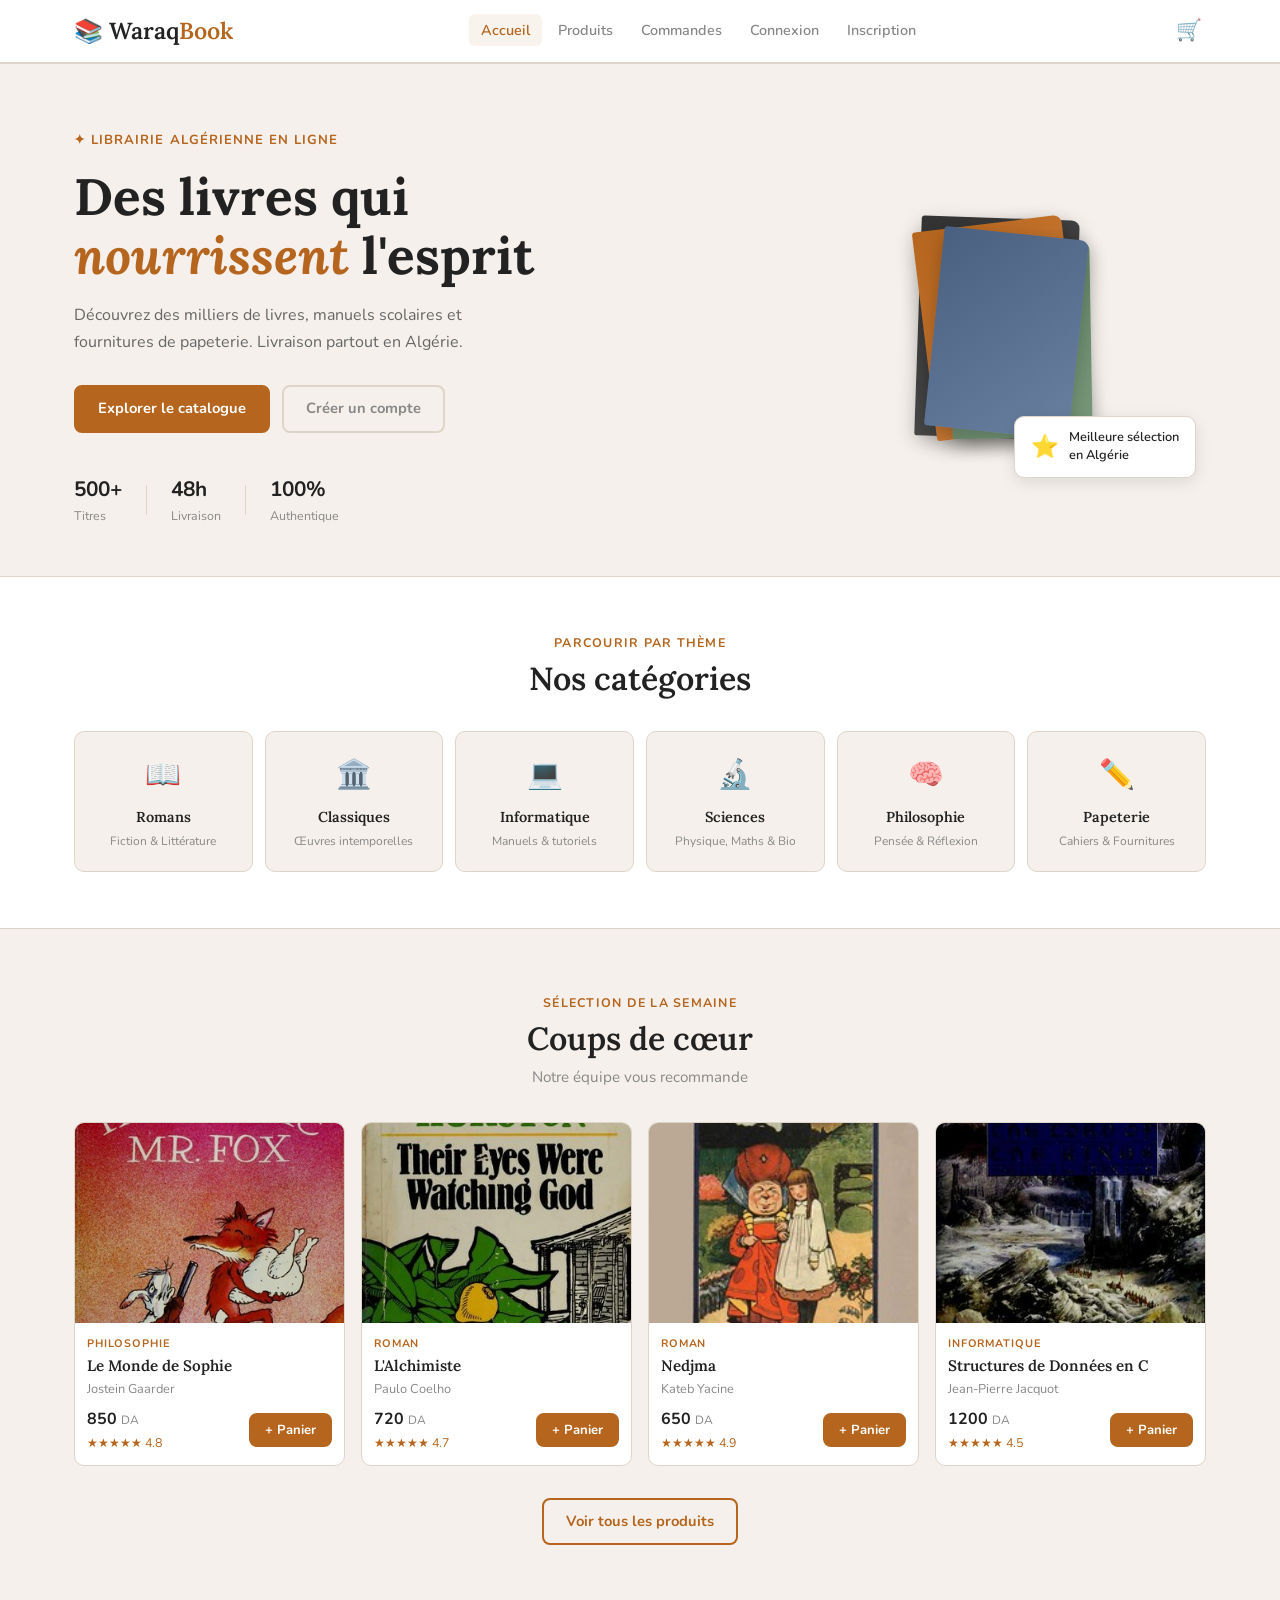
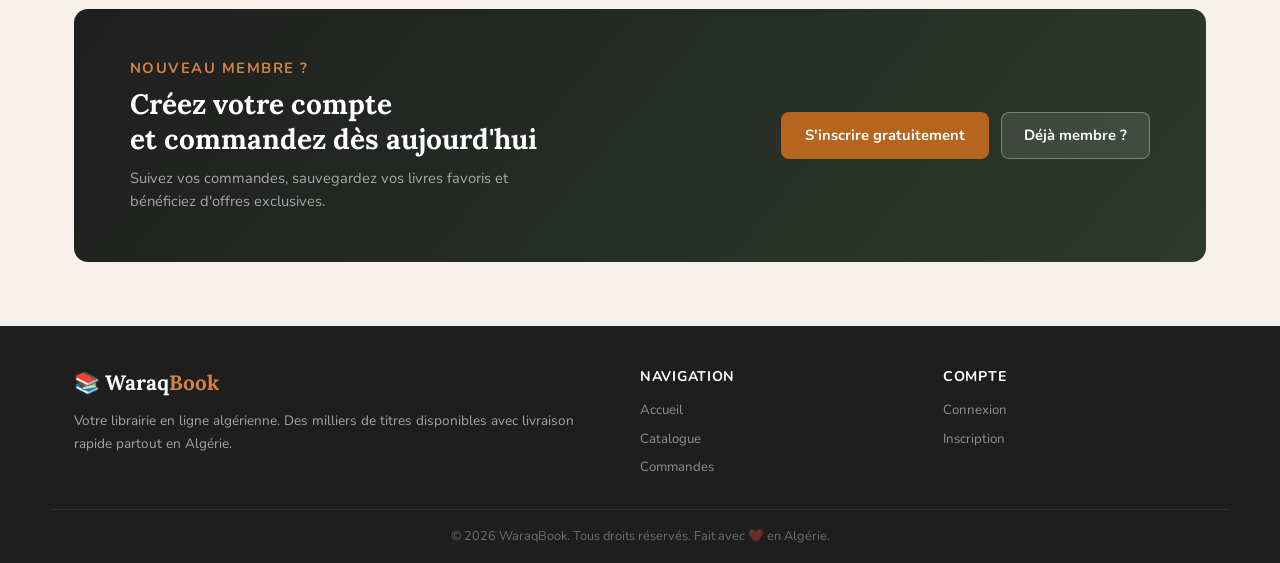
==== index.html @ 4b1313e3 "Add files via upload" ====
<!DOCTYPE html>
<html lang="fr">
<head>
  <meta charset="UTF-8">
  <meta name="viewport" content="width=device-width, initial-scale=1.0">
  <meta name="description" content="WaraqBook — Votre librairie en ligne algérienne. Livres, papeterie et fournitures scolaires.">
  <title>WaraqBook — Librairie en ligne</title>
  <link rel="stylesheet" href="style/main.css">
  <link rel="stylesheet" href="style/index.css">
</head>
<body>

  <!-- NAVIGATION -->
  <nav>
    <div class="nav-inner">
      <a href="index.html" class="nav-logo">📚 Waraq<span>Book</span></a>

      <ul class="nav-links" id="nav-links">
        <li><a href="index.html" class="active">Accueil</a></li>
        <li><a href="content/produits.html">Produits</a></li>
        <li><a href="content/commande.html">Commandes</a></li>
        <li><a href="content/connexion.html" id="nav-login">Connexion</a></li>
        <li><a href="content/inscription.html" id="nav-register">Inscription</a></li>
        <li><span id="nav-user"></span></li>
        <li><button class="btn-nav" id="logout-btn">Déconnexion</button></li>
      </ul>

      <div class="nav-actions">
        <a href="content/produits.html" class="cart-btn" title="Panier">
          🛒 <span id="cart-badge"></span>
        </a>
        <button class="burger" id="burger" aria-label="Menu">
          <span></span><span></span><span></span>
        </button>
      </div>
    </div>
  </nav>

  <main>
    <!-- HERO -->
    <section class="hero">
      <div class="hero-content">
        <p class="hero-eyebrow">✦ Librairie algérienne en ligne</p>
        <h1 class="hero-title">
          Des livres qui<br>
          <em>nourrissent</em> l'esprit
        </h1>
        <p class="hero-desc">
          Découvrez des milliers de livres, manuels scolaires et fournitures de papeterie. 
          Livraison partout en Algérie.
        </p>
        <div class="hero-cta">
          <a href="content/produits.html" class="btn btn-primary">Explorer le catalogue</a>
          <a href="content/inscription.html" class="btn btn-ghost">Créer un compte</a>
        </div>
        <div class="hero-stats">
          <div class="stat"><strong>500+</strong><span>Titres</span></div>
          <div class="stat-divider"></div>
          <div class="stat"><strong>48h</strong><span>Livraison</span></div>
          <div class="stat-divider"></div>
          <div class="stat"><strong>100%</strong><span>Authentique</span></div>
        </div>
      </div>
      <div class="hero-visual">
        <div class="book-stack">
          <div class="book b1"></div>
          <div class="book b2"></div>
          <div class="book b3"></div>
          <div class="book b4"></div>
          <div class="book b5"></div>
        </div>
        <div class="hero-badge">
          <span class="badge-icon">⭐</span>
          <span>Meilleure sélection<br>en Algérie</span>
        </div>
      </div>
    </section>

    <!-- CATEGORIES -->
    <section class="categories-section">
      <div class="container">
        <div class="section-header">
          <p class="section-label">Parcourir par thème</p>
          <h2 class="section-title">Nos catégories</h2>
        </div>
        <div class="categories-grid">
          <a href="content/produits.html?cat=roman" class="cat-card">
            <div class="cat-icon">📖</div>
            <h3>Romans</h3>
            <p>Fiction & Littérature</p>
          </a>
          <a href="content/produits.html?cat=classique" class="cat-card">
            <div class="cat-icon">🏛️</div>
            <h3>Classiques</h3>
            <p>Œuvres intemporelles</p>
          </a>
          <a href="content/produits.html?cat=informatique" class="cat-card">
            <div class="cat-icon">💻</div>
            <h3>Informatique</h3>
            <p>Manuels & tutoriels</p>
          </a>
          <a href="content/produits.html?cat=sciences" class="cat-card">
            <div class="cat-icon">🔬</div>
            <h3>Sciences</h3>
            <p>Physique, Maths & Bio</p>
          </a>
          <a href="content/produits.html?cat=philosophie" class="cat-card">
            <div class="cat-icon">🧠</div>
            <h3>Philosophie</h3>
            <p>Pensée & Réflexion</p>
          </a>
          <a href="content/produits.html?cat=papeterie" class="cat-card">
            <div class="cat-icon">✏️</div>
            <h3>Papeterie</h3>
            <p>Cahiers & Fournitures</p>
          </a>
        </div>
      </div>
    </section>

    <!-- FEATURED PRODUCTS -->
    <section class="featured-section">
      <div class="container">
        <div class="section-header">
          <p class="section-label">Sélection de la semaine</p>
          <h2 class="section-title">Coups de cœur</h2>
          <p class="section-sub">Notre équipe vous recommande</p>
        </div>
        <div class="featured-grid" id="featured-products">
          <!-- Filled by JS -->
        </div>
        <div class="featured-cta">
          <a href="content/produits.html" class="btn btn-outline">Voir tous les produits</a>
        </div>
      </div>
    </section>

    <!-- BANNER -->
    <section class="banner-section">
      <div class="container">
        <div class="banner">
          <div class="banner-text">
            <p class="section-label" style="color:#d4833f">Nouveau membre ?</p>
            <h2>Créez votre compte<br>et commandez dès aujourd'hui</h2>
            <p>Suivez vos commandes, sauvegardez vos livres favoris et bénéficiez d'offres exclusives.</p>
          </div>
          <div class="banner-actions">
            <a href="content/inscription.html" class="btn btn-primary">S'inscrire gratuitement</a>
            <a href="content/connexion.html" class="btn" style="background:rgba(255,255,255,0.1);color:white;border:1px solid rgba(255,255,255,0.3)">Déjà membre ?</a>
          </div>
        </div>
      </div>
    </section>
  </main>

  <!-- FOOTER -->
  <footer>
    <div class="footer-inner">
      <div class="footer-brand">
        <h3>📚 Waraq<span>Book</span></h3>
        <p>Votre librairie en ligne algérienne. Des milliers de titres disponibles avec livraison rapide partout en Algérie.</p>
      </div>
      <div class="footer-col">
        <h4>Navigation</h4>
        <a href="index.html">Accueil</a>
        <a href="content/produits.html">Catalogue</a>
        <a href="content/commande.html">Commandes</a>
      </div>
      <div class="footer-col">
        <h4>Compte</h4>
        <a href="content/connexion.html">Connexion</a>
        <a href="content/inscription.html">Inscription</a>
      </div>
    </div>
    <div class="footer-bottom">
      <p>© 2026 WaraqBook. Tous droits réservés. Fait avec ❤️ en Algérie.</p>
    </div>
  </footer>

  <script src="javascript/app.js"></script>
  <script src="javascript/index.js"></script>
</body>
</html>
---- style/main.css ----
@import url('https://fonts.googleapis.com/css2?family=Lora:ital,wght@0,400;0,600;1,400&family=Nunito:wght@400;500;600;700&display=swap');

:root {
  --bg: #f5f0eb;
  --white: #ffffff;
  --dark: #222222;
  --brown: #b5651d;
  --brown-light: #d4833f;
  --brown-dark: #8b4513;
  --gray: #888888;
  --gray-light: #cccccc;
  --border: #ddd5c8;
  --green: #2d8653;
  --red: #c0392b;
}

* {
  box-sizing: border-box;
  margin: 0;
  padding: 0;
}

body {
  font-family: 'Nunito', sans-serif;
  background: var(--bg);
  color: var(--dark);
  line-height: 1.6;
  min-height: 100vh;
  display: flex;
  flex-direction: column;
}

a { text-decoration: none; color: inherit; }
ul { list-style: none; }
img { max-width: 100%; display: block; }

/* nav */
nav {
  background: var(--white);
  border-bottom: 2px solid var(--border);
  position: sticky;
  top: 0;
  z-index: 100;
}

.nav-inner {
  max-width: 1180px;
  margin: 0 auto;
  padding: 0 1.5rem;
  height: 62px;
  display: flex;
  align-items: center;
  justify-content: space-between;
}

.nav-logo {
  font-family: 'Lora', serif;
  font-size: 1.45rem;
  color: var(--dark);
  font-weight: 600;
}
.nav-logo span { color: var(--brown); }

.nav-links {
  display: flex;
  align-items: center;
  gap: 4px;
}

.nav-links a {
  font-size: 0.9rem;
  font-weight: 600;
  color: var(--gray);
  padding: 6px 12px;
  border-radius: 6px;
  transition: color 0.2s, background 0.2s;
}

.nav-links a:hover,
.nav-links a.active {
  color: var(--brown);
  background: rgba(181, 101, 29, 0.08);
}

#nav-user {
  font-size: 0.88rem;
  font-weight: 700;
  color: var(--green);
}

.btn-nav {
  font-family: 'Nunito', sans-serif;
  font-size: 0.85rem;
  font-weight: 600;
  padding: 6px 14px;
  border-radius: 6px;
  border: 1.5px solid var(--border);
  background: transparent;
  color: var(--dark);
  cursor: pointer;
  transition: 0.2s;
}
.btn-nav:hover { border-color: var(--brown); color: var(--brown); }

.nav-actions {
  display: flex;
  align-items: center;
  gap: 10px;
}

.cart-btn {
  position: relative;
  background: none;
  border: none;
  font-size: 1.3rem;
  cursor: pointer;
  color: var(--dark);
  transition: color 0.2s;
  padding: 4px;
}
.cart-btn:hover { color: var(--brown); }

#cart-badge {
  position: absolute;
  top: -4px;
  right: -6px;
  background: var(--brown);
  color: white;
  font-size: 0.6rem;
  font-weight: 700;
  width: 16px;
  height: 16px;
  border-radius: 50%;
  display: none;
  align-items: center;
  justify-content: center;
}

.burger {
  display: none;
  flex-direction: column;
  gap: 4px;
  background: none;
  border: none;
  cursor: pointer;
  padding: 4px;
}
.burger span {
  width: 22px;
  height: 2px;
  background: var(--dark);
  border-radius: 2px;
  transition: 0.2s;
}

/* buttons */
.btn {
  display: inline-flex;
  align-items: center;
  justify-content: center;
  gap: 6px;
  font-family: 'Nunito', sans-serif;
  font-weight: 700;
  font-size: 0.92rem;
  padding: 10px 22px;
  border-radius: 8px;
  border: 2px solid transparent;
  cursor: pointer;
  transition: 0.2s;
}

.btn-primary {
  background: var(--brown);
  color: white;
  border-color: var(--brown);
}
.btn-primary:hover {
  background: var(--brown-dark);
  border-color: var(--brown-dark);
}

.btn-outline {
  background: transparent;
  color: var(--brown);
  border-color: var(--brown);
}
.btn-outline:hover {
  background: var(--brown);
  color: white;
}

.btn-ghost {
  background: transparent;
  color: var(--gray);
  border-color: var(--border);
}
.btn-ghost:hover {
  border-color: var(--gray);
  color: var(--dark);
}

.btn-sm {
  font-size: 0.82rem;
  padding: 6px 14px;
}

.btn-full { width: 100%; }

/* forms */
.form-group {
  display: flex;
  flex-direction: column;
  gap: 5px;
  margin-bottom: 1.1rem;
}

.form-group label {
  font-size: 0.88rem;
  font-weight: 700;
  color: var(--dark);
}

.form-control {
  font-family: 'Nunito', sans-serif;
  font-size: 0.93rem;
  padding: 10px 12px;
  border: 1.5px solid var(--border);
  border-radius: 7px;
  background: var(--white);
  color: var(--dark);
  outline: none;
  transition: border-color 0.2s;
  width: 100%;
}
.form-control:focus { border-color: var(--brown); }
.form-control.input-error { border-color: var(--red); }
.form-control.input-success { border-color: var(--green); }

.field-error {
  font-size: 0.78rem;
  color: var(--red);
  min-height: 1rem;
}

/* section headers */
.section-label {
  font-size: 0.78rem;
  font-weight: 700;
  letter-spacing: 0.1em;
  text-transform: uppercase;
  color: var(--brown);
  margin-bottom: 6px;
}

.section-title {
  font-family: 'Lora', serif;
  font-size: 2rem;
  font-weight: 600;
  color: var(--dark);
  line-height: 1.25;
}

.section-sub {
  font-size: 0.95rem;
  color: var(--gray);
  margin-top: 6px;
}

/* toast */
.alert-toast {
  position: fixed;
  bottom: 24px;
  right: 24px;
  padding: 12px 20px;
  border-radius: 8px;
  font-size: 0.88rem;
  font-weight: 600;
  display: flex;
  align-items: center;
  gap: 8px;
  z-index: 9999;
  opacity: 0;
  transform: translateY(10px);
  transition: all 0.25s;
  box-shadow: 0 4px 20px rgba(0,0,0,0.15);
}
.alert-toast.show { opacity: 1; transform: translateY(0); }
.alert-success { background: var(--green); color: white; }
.alert-error { background: var(--red); color: white; }
.alert-info { background: var(--brown); color: white; }

/* footer */
footer {
  background: #1e1e1e;
  color: rgba(255,255,255,0.6);
  margin-top: auto;
}

.footer-inner {
  max-width: 1180px;
  margin: 0 auto;
  padding: 2.5rem 1.5rem 1.5rem;
  display: grid;
  grid-template-columns: 2fr 1fr 1fr;
  gap: 2.5rem;
}

.footer-brand h3 {
  font-family: 'Lora', serif;
  font-size: 1.3rem;
  color: white;
  margin-bottom: 10px;
}
.footer-brand h3 span { color: var(--brown-light); }
.footer-brand p { font-size: 0.85rem; line-height: 1.7; }

.footer-col h4 {
  color: white;
  font-size: 0.88rem;
  font-weight: 700;
  margin-bottom: 12px;
  text-transform: uppercase;
  letter-spacing: 0.05em;
}
.footer-col a {
  display: block;
  font-size: 0.83rem;
  color: rgba(255,255,255,0.5);
  margin-bottom: 7px;
  transition: color 0.2s;
}
.footer-col a:hover { color: var(--brown-light); }

.footer-bottom {
  border-top: 1px solid rgba(255,255,255,0.08);
  padding: 1rem 1.5rem;
  text-align: center;
  font-size: 0.8rem;
  color: rgba(255,255,255,0.35);
  max-width: 1180px;
  margin: 0 auto;
}

main { flex: 1; }

.container {
  max-width: 1180px;
  margin: 0 auto;
  padding: 0 1.5rem;
}

/* page header */
.page-header {
  background: var(--white);
  border-bottom: 1px solid var(--border);
  padding: 2rem 0;
}

@media (max-width: 768px) {
  .nav-links {
    display: none;
    flex-direction: column;
    position: absolute;
    top: 62px;
    left: 0;
    right: 0;
    background: var(--white);
    border-bottom: 2px solid var(--border);
    padding: 1rem;
    gap: 4px;
    box-shadow: 0 4px 12px rgba(0,0,0,0.1);
  }
  .nav-links.open { display: flex; }
  .burger { display: flex; }
  .footer-inner { grid-template-columns: 1fr; gap: 1.5rem; }
  .section-title { font-size: 1.65rem; }
}
---- style/index.css ----
/* homepage styles */

.hero {
  max-width: 1180px;
  margin: 0 auto;
  padding: 4rem 1.5rem 3rem;
  display: grid;
  grid-template-columns: 1fr 420px;
  gap: 3rem;
  align-items: center;
}

.hero-eyebrow {
  font-size: 0.82rem;
  font-weight: 700;
  letter-spacing: 0.08em;
  color: var(--brown);
  margin-bottom: 1rem;
  text-transform: uppercase;
}

.hero-title {
  font-family: 'Lora', serif;
  font-size: clamp(2.2rem, 4vw, 3.4rem);
  line-height: 1.15;
  color: var(--dark);
  margin-bottom: 1.1rem;
}
.hero-title em {
  color: var(--brown);
  font-style: italic;
}

.hero-desc {
  font-size: 1rem;
  color: #666;
  max-width: 460px;
  margin-bottom: 1.8rem;
  line-height: 1.7;
}

.hero-cta {
  display: flex;
  gap: 12px;
  flex-wrap: wrap;
  margin-bottom: 2.5rem;
}

.hero-stats {
  display: flex;
  align-items: center;
  gap: 1.5rem;
}
.stat { display: flex; flex-direction: column; }
.stat strong { font-size: 1.3rem; font-weight: 700; color: var(--dark); }
.stat span { font-size: 0.78rem; color: var(--gray); }
.stat-divider {
  width: 1px;
  height: 30px;
  background: var(--border);
}

/* book visual */
.hero-visual {
  position: relative;
  height: 400px;
  display: flex;
  align-items: center;
  justify-content: center;
}

.book-stack {
  position: relative;
  width: 200px;
  height: 280px;
}

.book {
  position: absolute;
  border-radius: 3px 8px 8px 3px;
  box-shadow: 0 6px 20px rgba(0,0,0,0.2);
  transition: transform 0.3s;
}

.b1 {
  width: 150px; height: 210px;
  background: linear-gradient(140deg, #b5651d, #d4833f);
  left: 28px; top: 35px;
  transform: rotate(-7deg);
}
.b2 {
  width: 140px; height: 195px;
  background: linear-gradient(140deg, #5a7a5c, #7a9a7c);
  left: 55px; top: 55px;
  transform: rotate(-1deg);
}
.b3 {
  width: 145px; height: 200px;
  background: linear-gradient(140deg, #4a6080, #6a80a0);
  left: 38px; top: 45px;
  transform: rotate(6deg);
}
.b4 {
  width: 130px; height: 180px;
  background: linear-gradient(140deg, #8b5e4a, #ab7e6a);
  left: 48px; top: 60px;
  transform: rotate(-10deg);
  z-index: -1;
}
.b5 {
  width: 158px; height: 220px;
  background: linear-gradient(140deg, #333, #555);
  left: 22px; top: 30px;
  transform: rotate(2deg);
  z-index: -2;
}

.book-stack:hover .b1 { transform: rotate(-12deg) translateX(-8px); }
.book-stack:hover .b3 { transform: rotate(10deg) translateX(8px); }

.hero-badge {
  position: absolute;
  bottom: 50px;
  right: 10px;
  background: white;
  border: 1px solid var(--border);
  border-radius: 10px;
  padding: 12px 16px;
  box-shadow: 0 4px 16px rgba(0,0,0,0.1);
  display: flex;
  align-items: center;
  gap: 10px;
  font-size: 0.8rem;
  font-weight: 600;
  color: var(--dark);
  line-height: 1.4;
}
.badge-icon { font-size: 1.4rem; }

/* categories */
.categories-section {
  padding: 3.5rem 0;
  background: var(--white);
  border-top: 1px solid var(--border);
  border-bottom: 1px solid var(--border);
}

.section-header {
  text-align: center;
  margin-bottom: 2rem;
}

.categories-grid {
  display: grid;
  grid-template-columns: repeat(6, 1fr);
  gap: 12px;
}

.cat-card {
  background: var(--bg);
  border: 1.5px solid var(--border);
  border-radius: 10px;
  padding: 1.25rem 0.8rem;
  text-align: center;
  cursor: pointer;
  transition: 0.2s;
  display: block;
}
.cat-card:hover {
  border-color: var(--brown);
  background: rgba(181,101,29,0.05);
  transform: translateY(-3px);
  box-shadow: 0 4px 14px rgba(0,0,0,0.08);
}

.cat-icon { font-size: 1.8rem; margin-bottom: 8px; }

.cat-card h3 {
  font-family: 'Lora', serif;
  font-size: 0.9rem;
  color: var(--dark);
  margin-bottom: 3px;
  font-weight: 600;
}
.cat-card p { font-size: 0.75rem; color: var(--gray); }

/* featured */
.featured-section { padding: 4rem 0; }

.featured-grid {
  display: grid;
  grid-template-columns: repeat(4, 1fr);
  gap: 16px;
  margin-bottom: 2rem;
}

.product-card {
  background: var(--white);
  border: 1px solid var(--border);
  border-radius: 10px;
  overflow: hidden;
  transition: 0.2s;
}
.product-card:hover {
  transform: translateY(-3px);
  box-shadow: 0 6px 20px rgba(0,0,0,0.1);
}

.product-img {
  width: 100%;
  height: 200px;
  object-fit: cover;
  background: var(--bg);
}

.product-body { padding: 12px; }

.product-category {
  font-size: 0.68rem;
  font-weight: 700;
  letter-spacing: 0.08em;
  text-transform: uppercase;
  color: var(--brown);
  margin-bottom: 4px;
}

.product-title {
  font-family: 'Lora', serif;
  font-size: 0.95rem;
  color: var(--dark);
  margin-bottom: 3px;
  line-height: 1.3;
  font-weight: 600;
}

.product-author {
  font-size: 0.8rem;
  color: var(--gray);
  margin-bottom: 8px;
}

.product-footer {
  display: flex;
  align-items: center;
  justify-content: space-between;
  margin-top: 8px;
}

.product-price {
  font-weight: 700;
  font-size: 1rem;
  color: var(--dark);
}
.product-price span {
  font-size: 0.75rem;
  color: var(--gray);
  font-weight: 400;
}

.star-rating { color: var(--brown); font-size: 0.78rem; }

.featured-cta { text-align: center; }

/* banner */
.banner-section { padding: 0 0 4rem; }

.banner {
  background: linear-gradient(130deg, #1e1e1e 0%, #2e3a2e 100%);
  border-radius: 14px;
  padding: 3rem 3.5rem;
  display: flex;
  justify-content: space-between;
  align-items: center;
  gap: 2rem;
}

.banner-text h2 {
  font-family: 'Lora', serif;
  font-size: 1.75rem;
  color: white;
  margin-bottom: 10px;
  line-height: 1.25;
}
.banner-text p {
  font-size: 0.92rem;
  color: rgba(255,255,255,0.6);
  max-width: 400px;
}

.banner-actions {
  display: flex;
  gap: 12px;
  flex-shrink: 0;
}

@media (max-width: 1024px) {
  .categories-grid { grid-template-columns: repeat(3, 1fr); }
  .featured-grid { grid-template-columns: repeat(2, 1fr); }
  .hero { grid-template-columns: 1fr; }
  .hero-visual { display: none; }
}

@media (max-width: 768px) {
  .hero { padding: 2.5rem 1.5rem; text-align: center; }
  .hero-cta { justify-content: center; }
  .hero-stats { justify-content: center; }
  .hero-desc { margin: 0 auto 1.8rem; }
  .categories-grid { grid-template-columns: repeat(2, 1fr); }
  .featured-grid { grid-template-columns: 1fr; }
  .banner { flex-direction: column; padding: 2rem 1.5rem; text-align: center; }
  .banner-actions { flex-direction: column; width: 100%; }
  .banner-text p { margin: 0 auto; }
}
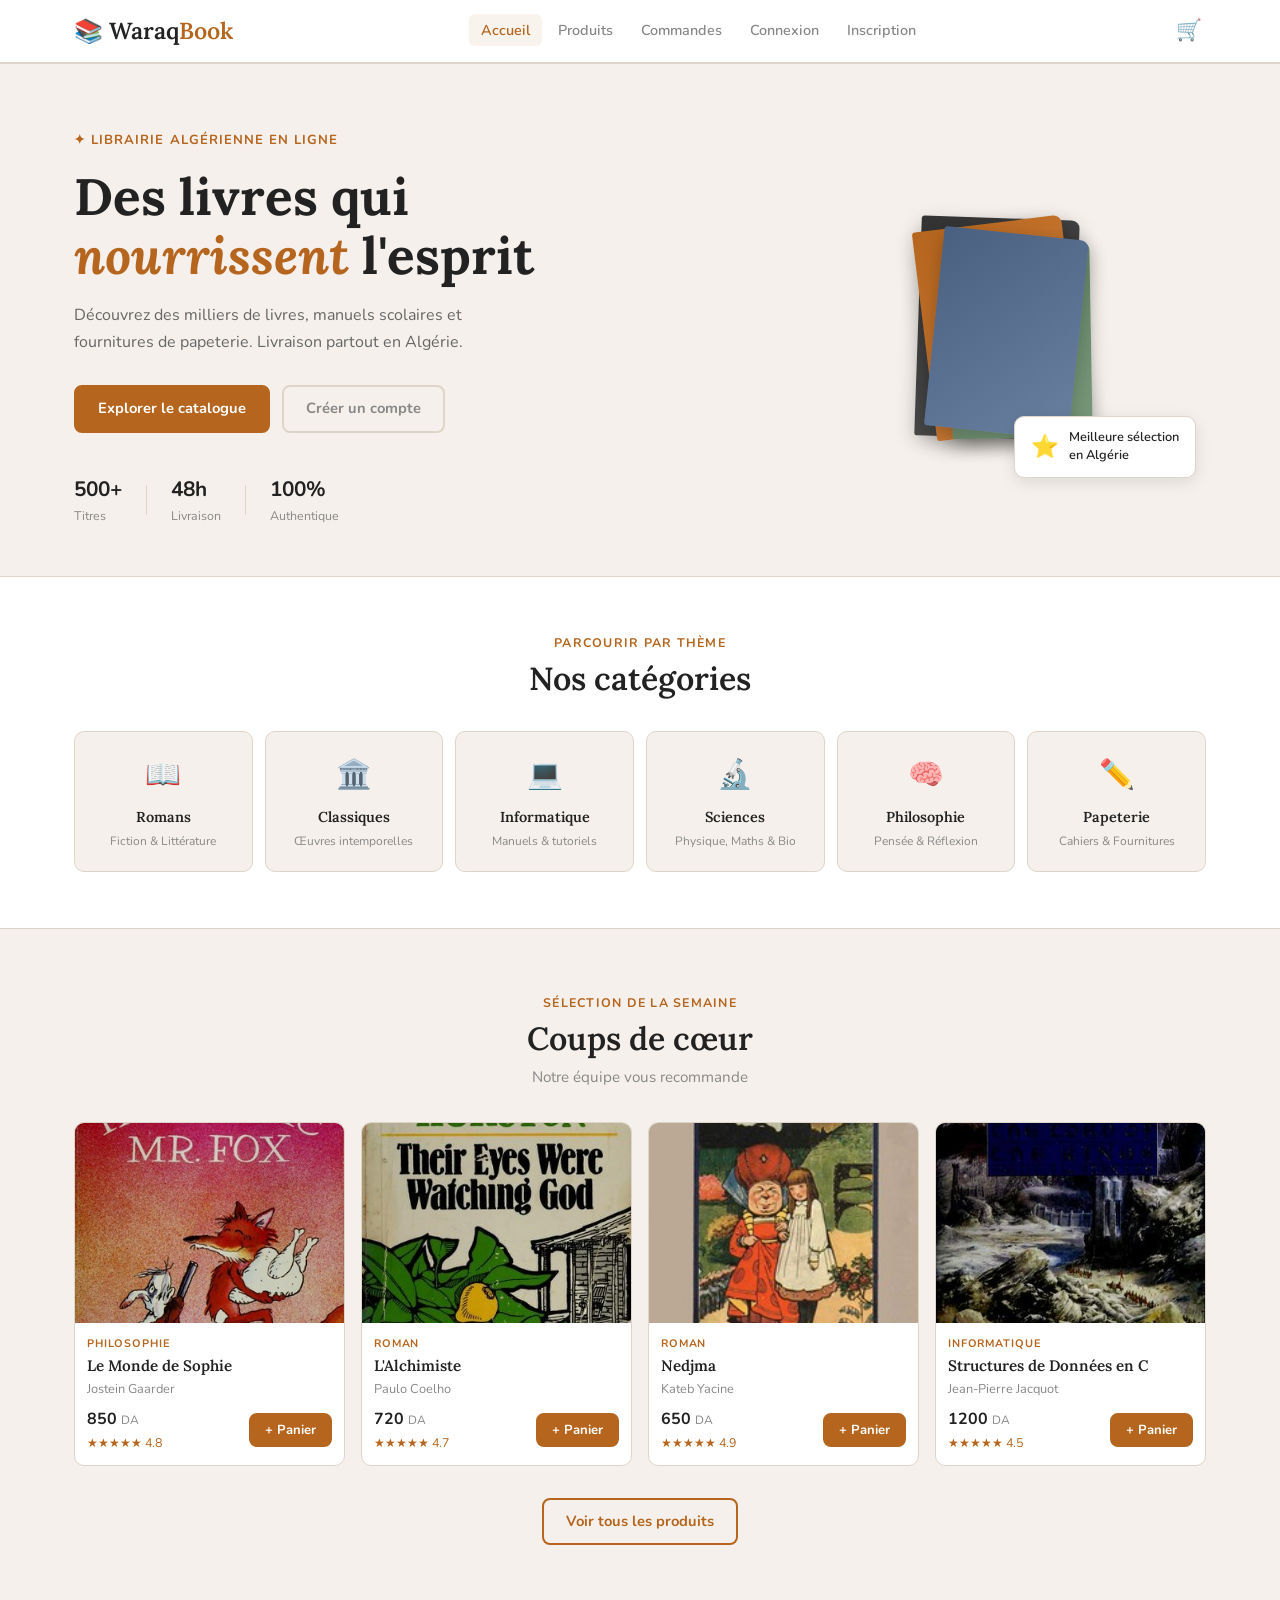
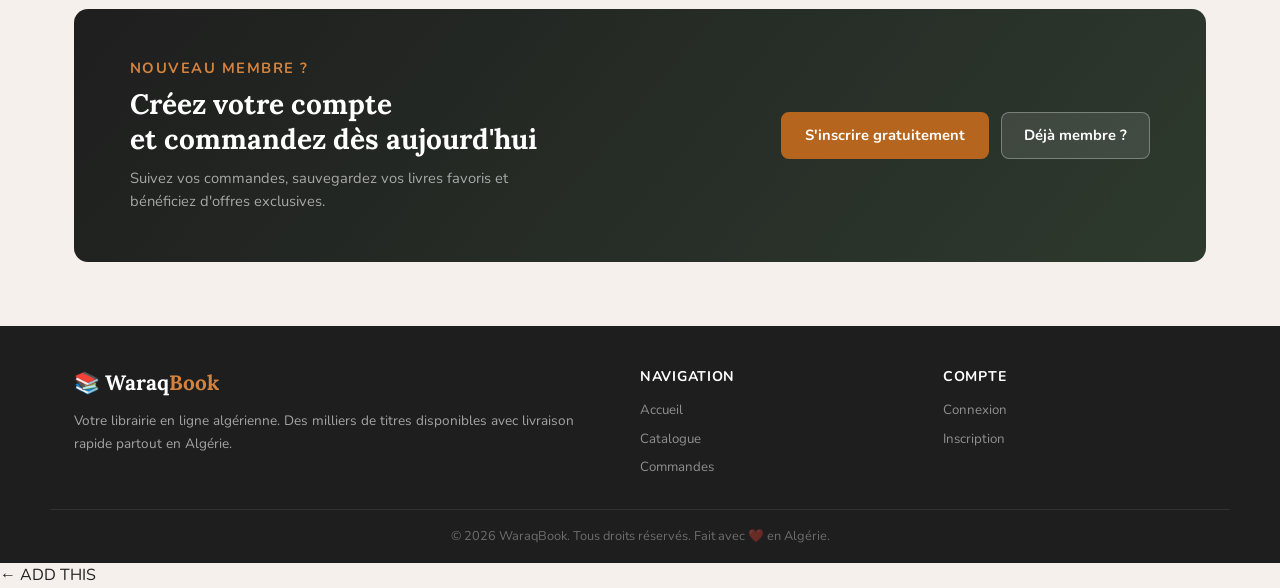
==== commit f69d234e: "Add produits.js script to index.html" ====
--- a/index.html
+++ b/index.html
@@ -178,6 +178,7 @@
   </footer>
 
   <script src="javascript/app.js"></script>
+  <script src="javascript/produits.js"></script>  ← ADD THIS
   <script src="javascript/index.js"></script>
 </body>
 </html>
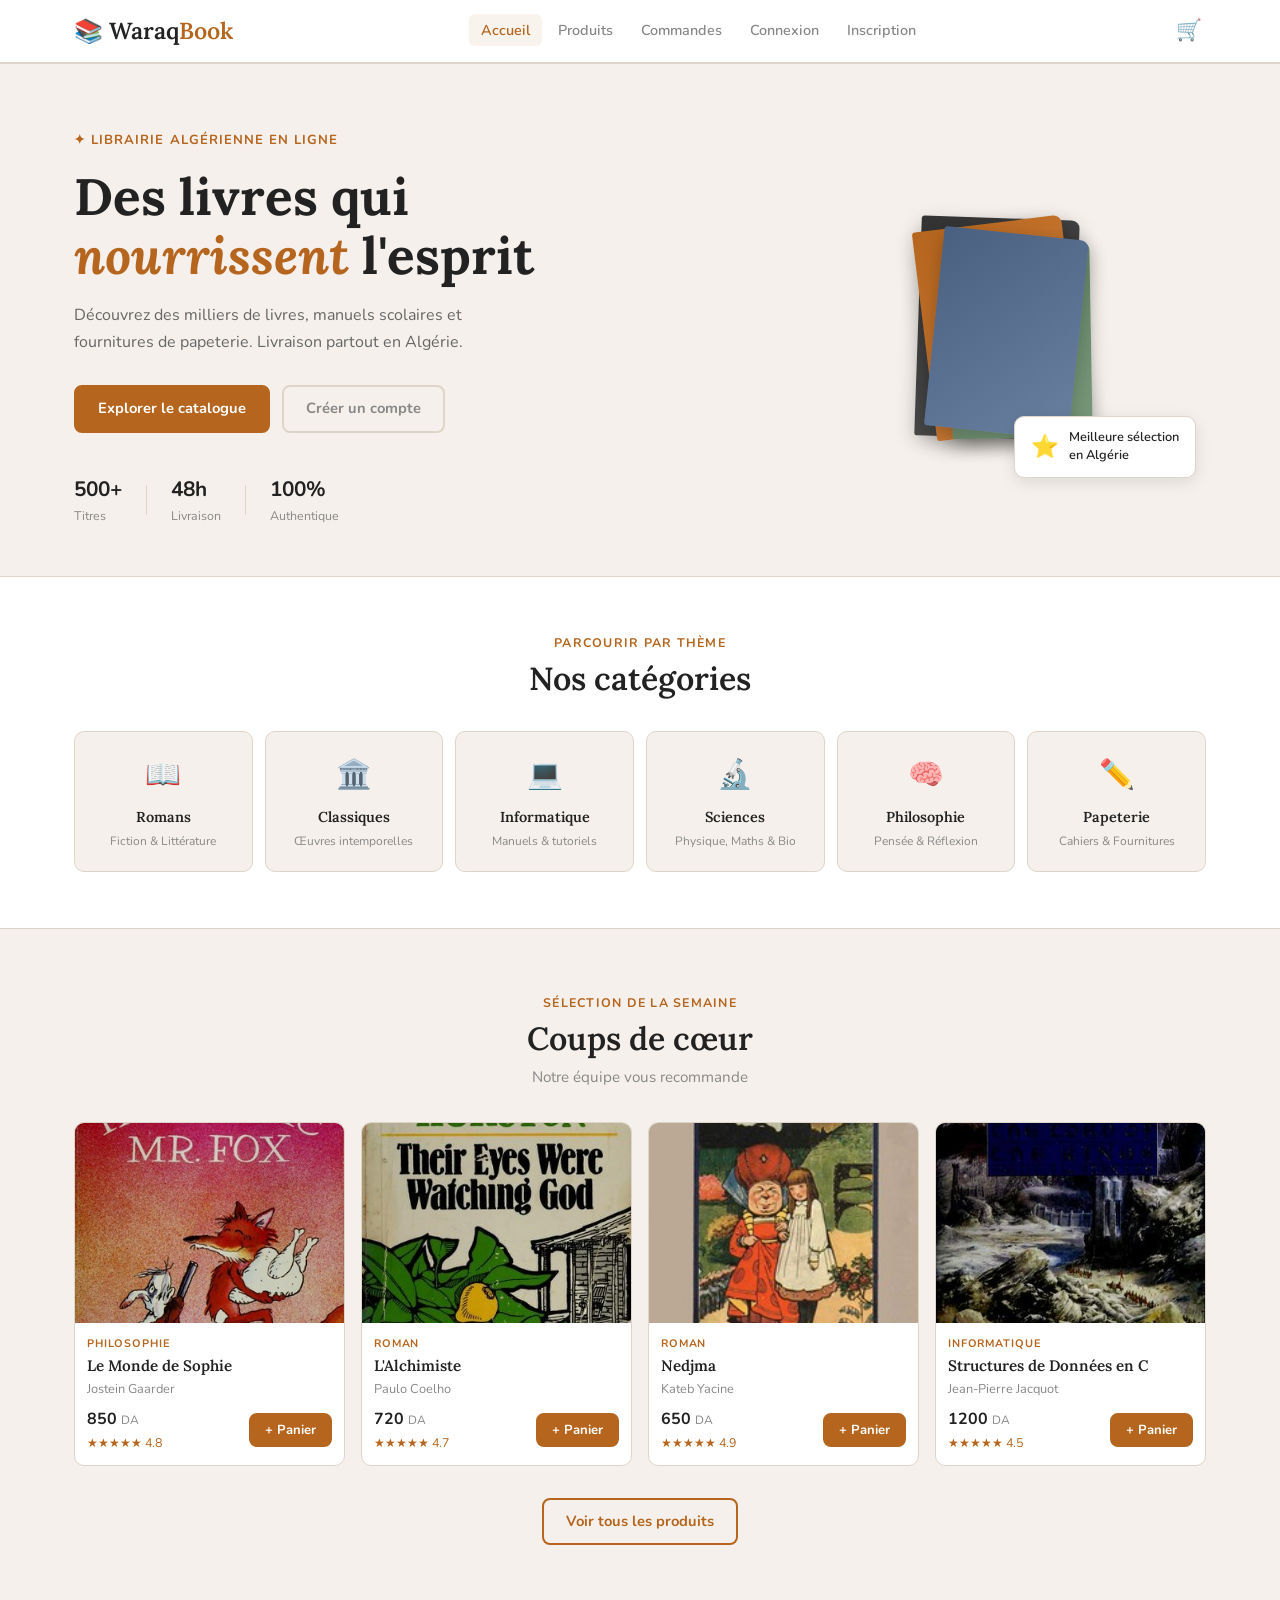
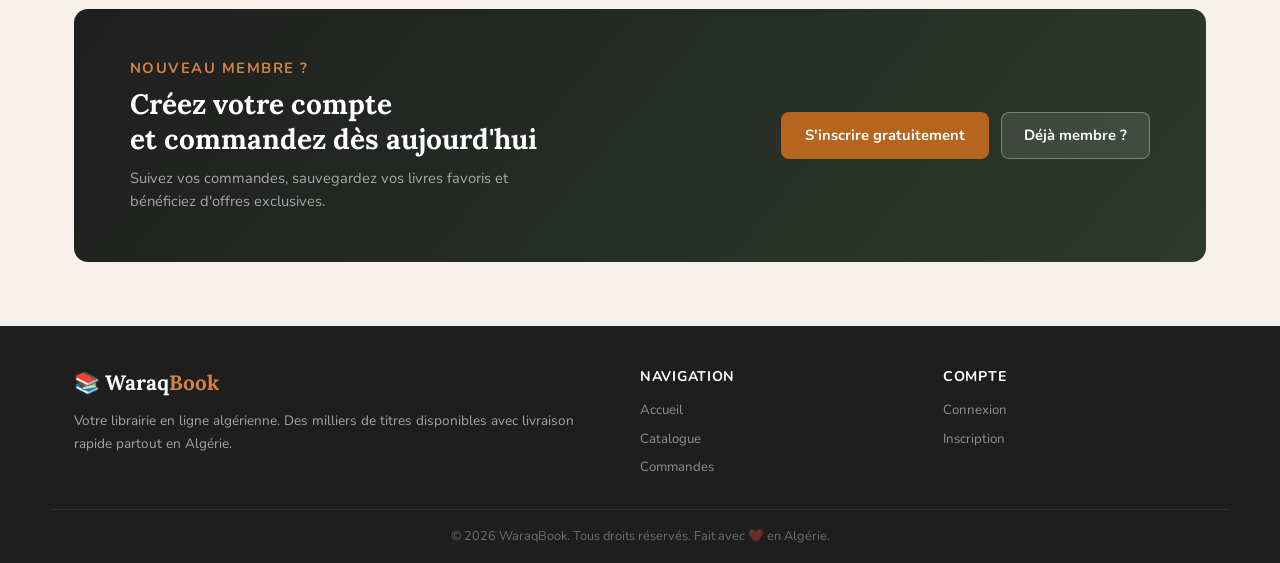
==== commit 7fba0204: "Add produits.js script to index.html" ====
--- a/index.html
+++ b/index.html
@@ -178,7 +178,7 @@
   </footer>
 
   <script src="javascript/app.js"></script>
-  <script src="javascript/produits.js"></script>  ← ADD THIS
+  <script src="javascript/produits.js"></script>
   <script src="javascript/index.js"></script>
 </body>
 </html>
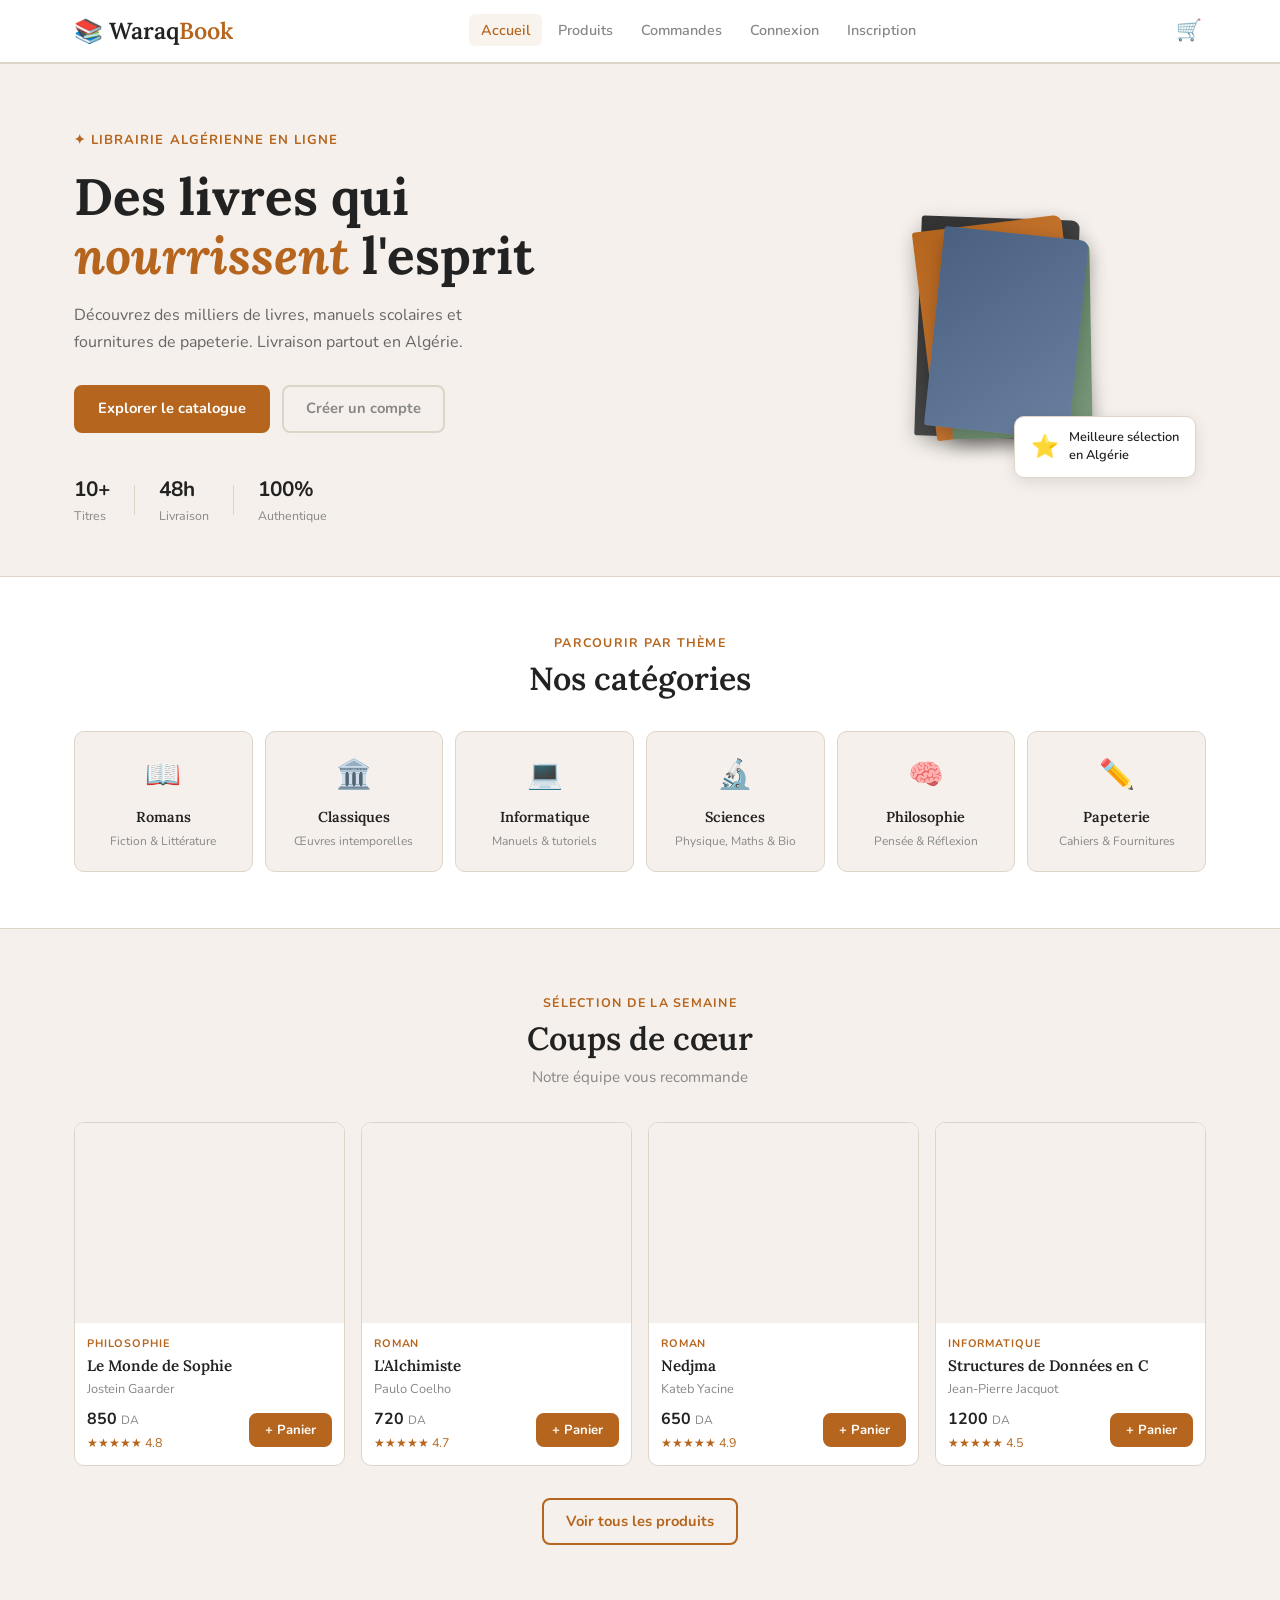
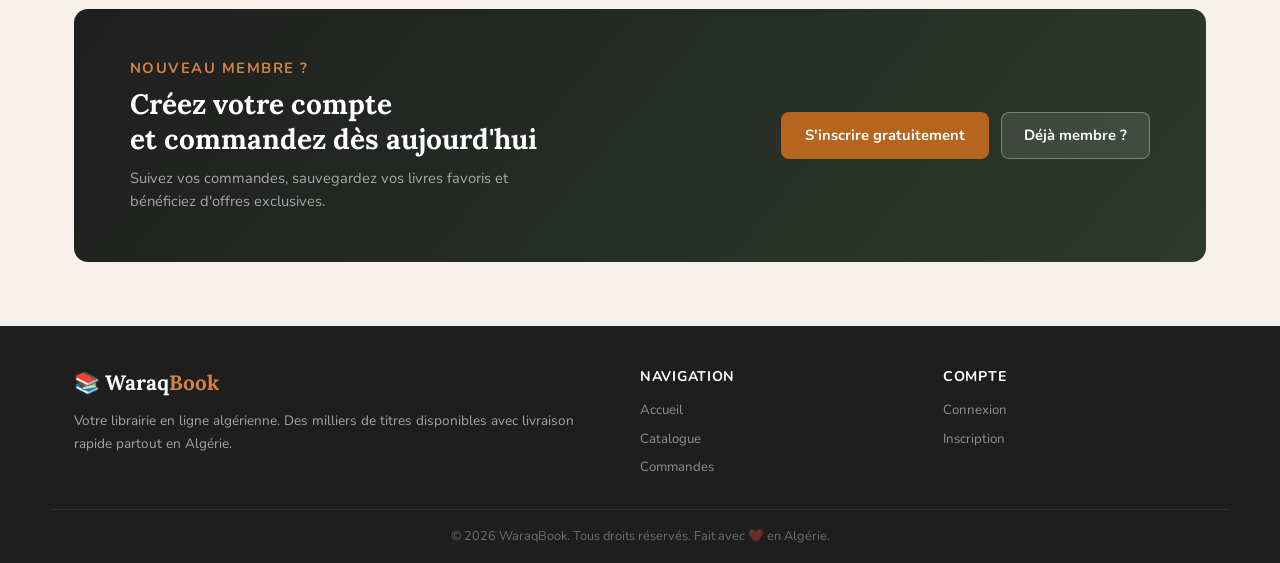
==== commit e9e73f26: "just some fixing" ====
--- a/index.html
+++ b/index.html
@@ -54,7 +54,7 @@
           <a href="content/inscription.html" class="btn btn-ghost">Créer un compte</a>
         </div>
         <div class="hero-stats">
-          <div class="stat"><strong>500+</strong><span>Titres</span></div>
+          <div class="stat"><strong>10+</strong><span>Titres</span></div>
           <div class="stat-divider"></div>
           <div class="stat"><strong>48h</strong><span>Livraison</span></div>
           <div class="stat-divider"></div>
